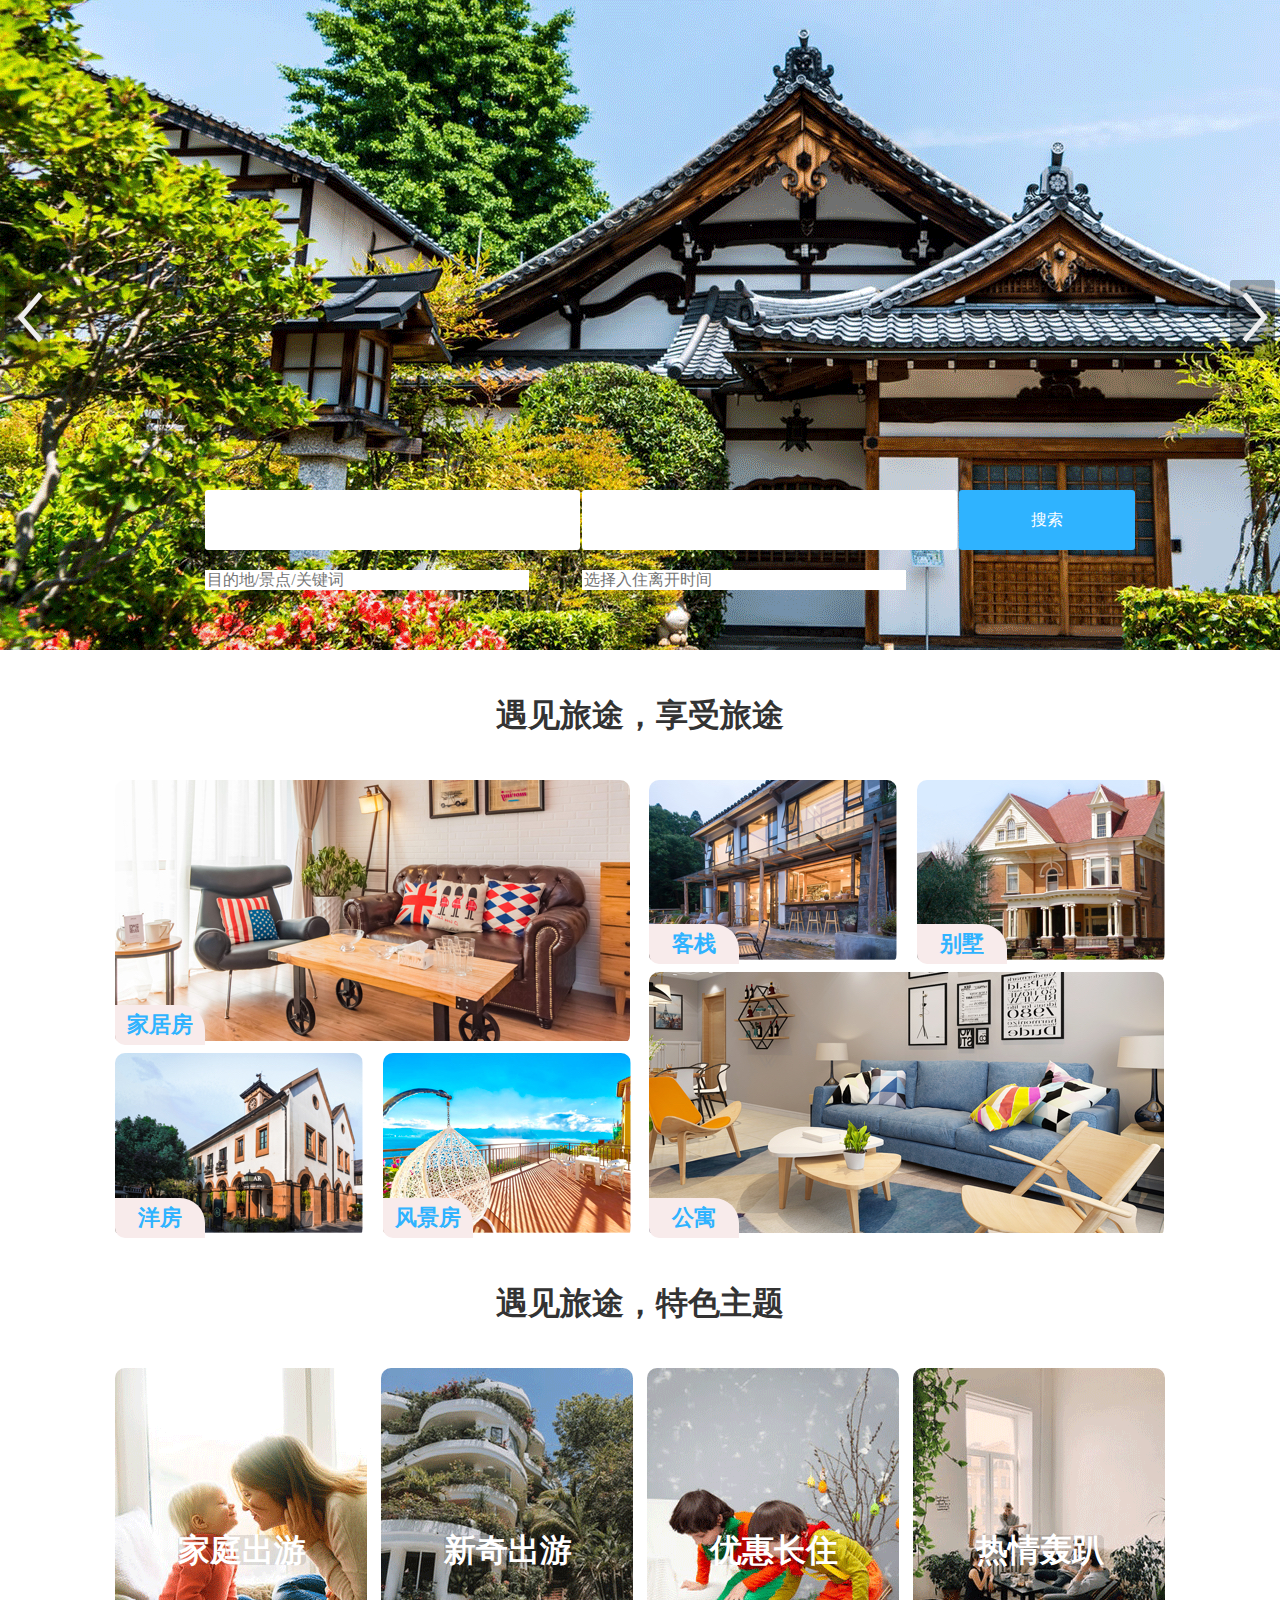
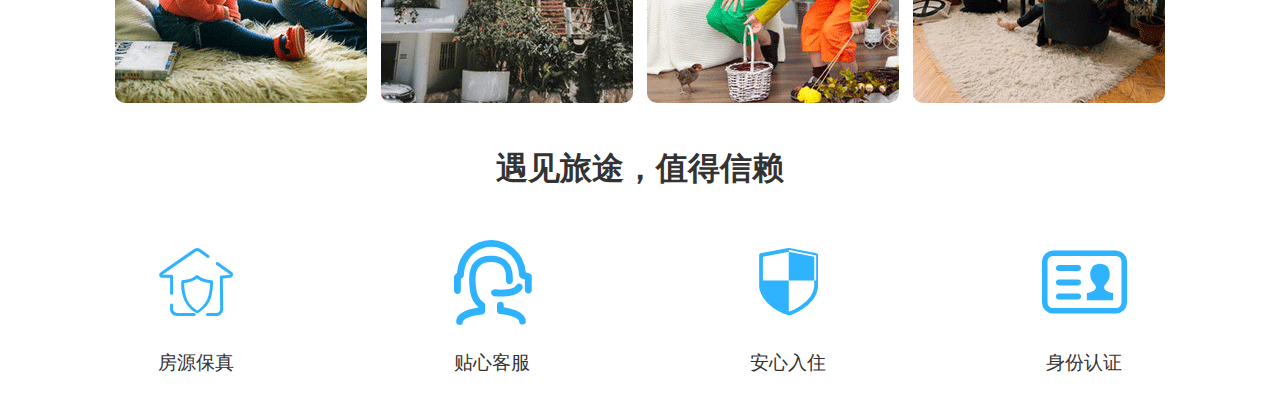
==== html/index.html @ 20a50ea3 "index页面和css" ====
<!DOCTYPE html>
<html lang="en">
<head>
    <meta charset="UTF-8">
    <meta name="viewport" content="width=device-width, initial-scale=1.0">
    <meta http-equiv="X-UA-Compatible" content="ie=edge">
    <title>Document</title>
    <link rel="stylesheet" href="css/normalize_zh.css">
    <link rel="stylesheet" href="css/iconfont.css">
    <link rel="stylesheet" href="css/index.css">
</head>
<body>
    <!-- 上端图片、搜索部分 -->
    <div class="banner_box">
        <!-- 轮播图 -->
        <div class="banner">
            <ul class="banner_ul clear_both">
                <li class="banner_item"><a href=""><img src="imgs/index/room5.png" alt=""></a></li>
                <li class="banner_item"><a href=""><img src="imgs/index/room6.png" alt=""></a></li>
                <li class="banner_item"><a href=""><img src="imgs/index/room7.png" alt=""></a></li>
                <li class="banner_item"><a href=""><img src="imgs/index/room8.png" alt=""></a></li>
            </ul>
        </div>
        <!-- 前后箭头 -->
        <span class="arrow_prev">
            <a href="" class="iconfont icon-icon-arrow-left"></a>
        </span>
        <span class="arrow_next">
            <a href="" class="iconfont icon-icon-arrow-right"></a>
        </span>
        <!-- 轮播图结束 -->
        <!-- 搜索框 -->
        <div class="search_box">
            <ul class="booking_box clear_both">
                <li class="booking_item"><a class="place_icon_box" href=""><span class="place_icon"></span></a><input class="place_txt" type="text" placeholder="目的地/景点/关键词"></li>
                <li class="booking_item"><span class="time_icon"></span><input type="text" placeholder="选择入住离开时间"></li>
                <li class="booking_item"><a class="btn_search" href="">搜索</a></li>
            </ul>
        </div>
    </div>
    <!-- 主体部分 -->
    <section>
        <!-- 房型部分 -->
        <div class="title">
            <h1>遇见旅途，享受旅途</h1>
        </div>
        <div class="house_type_box clear_both">
            <div class="h_left_part clear_both fl">
                <div class="fl photo_box houses">
                    <a href=""><img src="imgs/index/houses.jpg" alt=""></a>
                    <span class="photo_name" >家居房</span>
                </div>
                <div class="fl photo_box house">
                    <a href=""><img src="imgs/index/house.jpg" alt=""></a>
                    <span class="photo_name" >洋房</span>
                </div>
                <div class="fl photo_box view">
                    <a href=""><img src="imgs/index/view.jpg" alt=""></a>
                    <span class="photo_name" >风景房</span>
                </div>
            </div>
            <div class="h_right_part clear_both fr">
                <div class="fl photo_box inn">
                    <a href=""><img src="imgs/index/inn.jpg" alt=""></a>
                    <span class="photo_name" >客栈</span>
                </div>
                <div class="fl photo_box villa">
                    <a href=""><img src="imgs/index/villa.jpg" alt=""></a>
                    <span class="photo_name" >别墅</span>
                </div>
                <div class="fl photo_box apart">
                    <a href=""><img src="imgs/index/apartment.jpg" alt=""></a>
                    <span class="photo_name" >公寓</span>
                </div>
            </div>
        </div>
        <!-- 房型结束 -->
        <!-- 特殊主题推荐 -->
        <div class="title">
            <h1>遇见旅途，特色主题</h1>
        </div>
        <div class="special_title clear_both">
            <div class="s_img_box fl">
                <a href=""><img src="imgs/index/family.png" alt=""></a>
                <h1>家庭出游</h1>
            </div>
            <div class="s_img_box fl">
                <a href=""><img src="imgs/index/feature.png" alt=""></a>
                <h1>新奇出游</h1>
            </div>
            <div class="s_img_box fl">
                <a href=""><img src="imgs/index/long.png" alt=""></a>
                <h1>优惠长住</h1>
            </div>
            <div class="s_img_box fl">
                <a href=""><img src="imgs/index/party.png" alt=""></a>
                <h1>热情轰趴</h1>
            </div>
        </div>
        <!-- 特殊主题推荐结束 -->
        <!-- 服务承诺 -->
        <div class="title">
            <h1>遇见旅途，值得信赖</h1>
        </div>
        <ul class="security">
            <li class="security_item">
                <span class="iconfont icon-zhufangbaozhang"></span>
                <h3>房源保真</h3>
            </li>
            <li class="security_item">
                <span class="iconfont icon-icon-service"></span>
                <h3>贴心客服</h3>
            </li>
            <li class="security_item">
                <span class="iconfont icon-jieguobaozhang"></span>
                <h3>安心入住</h3>
            </li>
            <li class="security_item">
                <span class="iconfont icon-icon-idcard"></span>
                <h3>身份认证</h3>
            </li>
        </ul>
    </section>    
</body>
</html>
---- html/css/iconfont.css ----
@font-face {font-family: "iconfont";
  src: url('iconfont.eot?t=1562461443340'); /* IE9 */
  src: url('iconfont.eot?t=1562461443340#iefix') format('embedded-opentype'), /* IE6-IE8 */
  url('[data-uri]') format('woff2'),
  url('iconfont.woff?t=1562461443340') format('woff'),
  url('iconfont.ttf?t=1562461443340') format('truetype'), /* chrome, firefox, opera, Safari, Android, iOS 4.2+ */
  url('iconfont.svg?t=1562461443340#iconfont') format('svg'); /* iOS 4.1- */
}

.iconfont {
  font-family: "iconfont" !important;
  font-size: 16px;
  font-style: normal;
  -webkit-font-smoothing: antialiased;
  -moz-osx-font-smoothing: grayscale;
}

.icon-weibo:before {
  content: "\e60c";
}

.icon-riqi:before {
  content: "\e65e";
}

.icon-weixin:before {
  content: "\e73b";
}

.icon-icon-arrow-left:before {
  content: "\e660";
}

.icon-icon-arrow-right:before {
  content: "\e661";
}

.icon-icon-arrow-down:before {
  content: "\e662";
}

.icon-icon-arrow-up:before {
  content: "\e663";
}

.icon-icon-aliyun-mobile:before {
  content: "\e664";
}

.icon-icon-bang:before {
  content: "\e665";
}

.icon-icon-idcard:before {
  content: "\e666";
}

.icon-icon-close:before {
  content: "\e667";
}

.icon-icon-fee:before {
  content: "\e668";
}

.icon-icon-info:before {
  content: "\e669";
}

.icon-icon-earth:before {
  content: "\e66a";
}

.icon-icon-right:before {
  content: "\e66b";
}

.icon-icon-money:before {
  content: "\e66c";
}

.icon-icon-mail:before {
  content: "\e66d";
}

.icon-icon-mqs:before {
  content: "\e66e";
}

.icon-icon-litst:before {
  content: "\e66f";
}

.icon-icon-pen:before {
  content: "\e670";
}

.icon-icon-Search:before {
  content: "\e671";
}

.icon-icon-tel:before {
  content: "\e672";
}

.icon-icon-wrong:before {
  content: "\e673";
}

.icon-icon-up:before {
  content: "\e674";
}

.icon-icon-unpaid:before {
  content: "\e675";
}

.icon-icon-service:before {
  content: "\e676";
}

.icon-icon-shopping-cart:before {
  content: "\e677";
}

.icon-jieguobaozhang:before {
  content: "\e601";
}

.icon-shoucang:before {
  content: "\e679";
}

.icon-fenxiang:before {
  content: "\e63d";
}

.icon-ditu:before {
  content: "\e65f";
}

.icon-zhufangbaozhang:before {
  content: "\e616";
}

.icon-sousuo:before {
  content: "\e6df";
}

.icon-xiyiji:before {
  content: "\e61e";
}

.icon-bingxiang:before {
  content: "\e61f";
}

.icon-dianshi:before {
  content: "\e620";
}

.icon-tiaoliao:before {
  content: "\e621";
}

.icon-kongtiao:before {
  content: "\e622";
}

.icon-diancilu:before {
  content: "\e623";
}

.icon-WiFi:before {
  content: "\e624";
}

.icon-kongqijinghuaqi:before {
  content: "\e625";
}

.icon-nuanqi:before {
  content: "\e626";
}

.icon-kaoxiang:before {
  content: "\e627";
}

.icon-xidiyongju:before {
  content: "\e628";
}

.icon-diannao:before {
  content: "\e629";
}

.icon-xishuyongpin:before {
  content: "\e62a";
}

.icon-shaokaoqiju:before {
  content: "\e62b";
}

.icon-hongganji:before {
  content: "\e62c";
}

.icon-youxianwangluo:before {
  content: "\e62d";
}

.icon-jiashiqi:before {
  content: "\e62e";
}

.icon-canju:before {
  content: "\e62f";
}

.icon-tuoxie:before {
  content: "\e630";
}

.icon-zhuomianzuqiu:before {
  content: "\e631";
}

.icon-dianfanbao:before {
  content: "\e632";
}

.icon-chuifengji:before {
  content: "\e633";
}

.icon-duliweiyu:before {
  content: "\e634";
}

.icon-jianshen:before {
  content: "\e635";
}

.icon-bilu:before {
  content: "\e636";
}

.icon-duijiangmenjin:before {
  content: "\e637";
}

.icon-majiangzhuo:before {
  content: "\e638";
}

.icon-miehuoqi:before {
  content: "\e639";
}

.icon-wuzhangaisheshi:before {
  content: "\e63a";
}

.icon-dianyundou:before {
  content: "\e63b";
}

.icon-tingchewei:before {
  content: "\e63c";
}

.icon-piaowudaili:before {
  content: "\e63e";
}

.icon-beidangenghuan:before {
  content: "\e63f";
}

.icon-yugang:before {
  content: "\e640";
}

.icon-jijiubao:before {
  content: "\e641";
}

.icon-qingsaogongju:before {
  content: "\e642";
}

.icon-anquanka:before {
  content: "\e643";
}

.icon-quantianreshui:before {
  content: "\e644";
}

.icon-jichangjiesong:before {
  content: "\e645";
}

.icon-youxiji:before {
  content: "\e646";
}

.icon-yingyinshebei:before {
  content: "\e647";
}

.icon-dianti:before {
  content: "\e648";
}

.icon-huochezhanjiesong:before {
  content: "\e649";
}

.icon-yanwubaojingqi:before {
  content: "\e64a";
}

.icon-weibolu:before {
  content: "\e64b";
}

.icon-keyongchufang:before {
  content: "\e64c";
}

.icon-kalaOK:before {
  content: "\e64d";
}

.icon-taiqiu:before {
  content: "\e64e";
}

.icon-youyongchi:before {
  content: "\e64f";
}

.icon-kexiedaichongwu:before {
  content: "\e650";
}

.icon-jiachuangfuwu:before {
  content: "\e651";
}
---- html/css/index.css ----
div,ul,h1,h3{
    margin: 0;
    padding: 0;
}
body, button, input, select, textarea {
    font: 12px, Arial, Helvetica, sans-serif;
    color: #333
}    
ul{
    list-style: none;
}
a{
    text-decoration: none;
}
.fl{
    float: left;
}
.fr{
    float: right;
}
.clear_both::after{
    content: "";
    display: block;
    clear: both;
}
/* 轮播图 */
.banner_box{
    position: relative;
    width: 100%;
}
.banner{
    width: 100%;
    overflow: hidden;
    position: relative;
    height: 650px;
}
.banner_ul .banner_item{
    float: left;
}
/* 箭头部分 */
.banner_box .arrow_prev,.banner_box .arrow_next{
    position: absolute;
    top: 43%;
    text-align: center;
}
.banner_box .arrow_prev{
    left: 5px;
}
.banner_box .arrow_next{
    right: 5px;
}
.arrow_next a,.arrow_prev a{
    display: inline-block;
    width: 45px;
    height: 80px;
    line-height: 75px;
    background: rgba(0,0,0,.3);
    font-size: 50px;
    color:#eee;
    border-radius: 3px;
}
/* 搜索框 */
.search_box{
    position: absolute;
    bottom: 100px;
    left: 16%;
    width: 930px;

}
.booking_box .booking_item{
    float: left;
    width:375px;
    height: 60px;
    background: #fff;
    line-height: 60px;
    border-radius: 3px;
}
.booking_item+.booking_item{
    margin-left:2px; 
}
.booking_item input{
    outline: none;
    border:0;
    width: 320px;
}
/* 地图小图标、预订时间 */
.place_icon_box,.time_icon{
    width: 55px;
    height: 60px;
    float: left;
}
/* 搜索 */
.booking_item:last-child{
    width: 176px;
    text-align: center;
    background: #2fb3ff;
}
.btn_search{
    display: inline-block;
    width: 100%;
    height: 100%;
    color: #fff;
}
.btn_search:hover{
    background: #2cc5ff;
}
/* 主体部分 */
section{
    width: 1050px;
    margin: 0 auto;
}
/* 标题部分 */
.title{
    height: 60px;
    line-height: 60px;
    margin: 35px 0;

}
.title>h1{
    width: 100%;
    text-align: center;
}
/* 房型部分 */
.h_left_part,.h_right_part{
    width: 516px;
}
.h_left_part>div,.h_right_part>div{
    overflow: hidden;
    border-radius: 10px;
}
.h_left_part>div img,.h_right_part>div img{
    
    transition: 1s;
}
.h_left_part>div img:hover,.h_right_part>div img:hover{
    transform: scale(1.05);
}
.photo_box{
    position: relative;
}
.photo_box.houses,.photo_box.inn,.photo_box.villa{
    margin-bottom: 8px;
}
.photo_box.view,.photo_box.villa{
    margin-left: 20px;
}
.house_type_box .photo_name{
    position: absolute;
    bottom: 0px;
    left: 0;
    height: 40px;
    line-height: 40px;
    width: 90px;
    text-align: center;
    background: #f8ebeb;
    color: #2fb3ff;
    font-size: 22px;
    font-weight: 600;
    border-radius: 0 25px 0px 0px;
}
/* 特殊主题推荐 */
.s_img_box{
    height: 335px;
    width: 252px;
    overflow: hidden;
    border-radius: 10px;
    position: relative;
}
.s_img_box+.s_img_box{
    margin-left: 14px;
}
.s_img_box img{
    transition: 1s;
}
.s_img_box img:hover{
    transform: scale(1.1);
}
.s_img_box>h1{
    position: absolute;
    top: 50%;
    left: 25%;
    color: #fff;
    background: rgba(0,0,0,.1);
    border-radius: 5px;
    height: 30px;
    line-height: 30px;
}
/* 服务承诺 */
.security{
    display: flex;
    justify-content: space-between;
}
.security_item{
    width: 160px;
    height: 160px;
    text-align: center;
    border:1px solid #fff;
}
.security_item span{
    font-size: 85px;
    color: #2fb3ff;
}
.security_item h3{
    padding: 20px 0;
    font-weight: 500;
}
.security_item:hover{
    border:1px solid #ccc;
    border-radius: 10px;
    box-shadow: 2px 2px 5px #bbb;
    color: #2fb3ff;
}
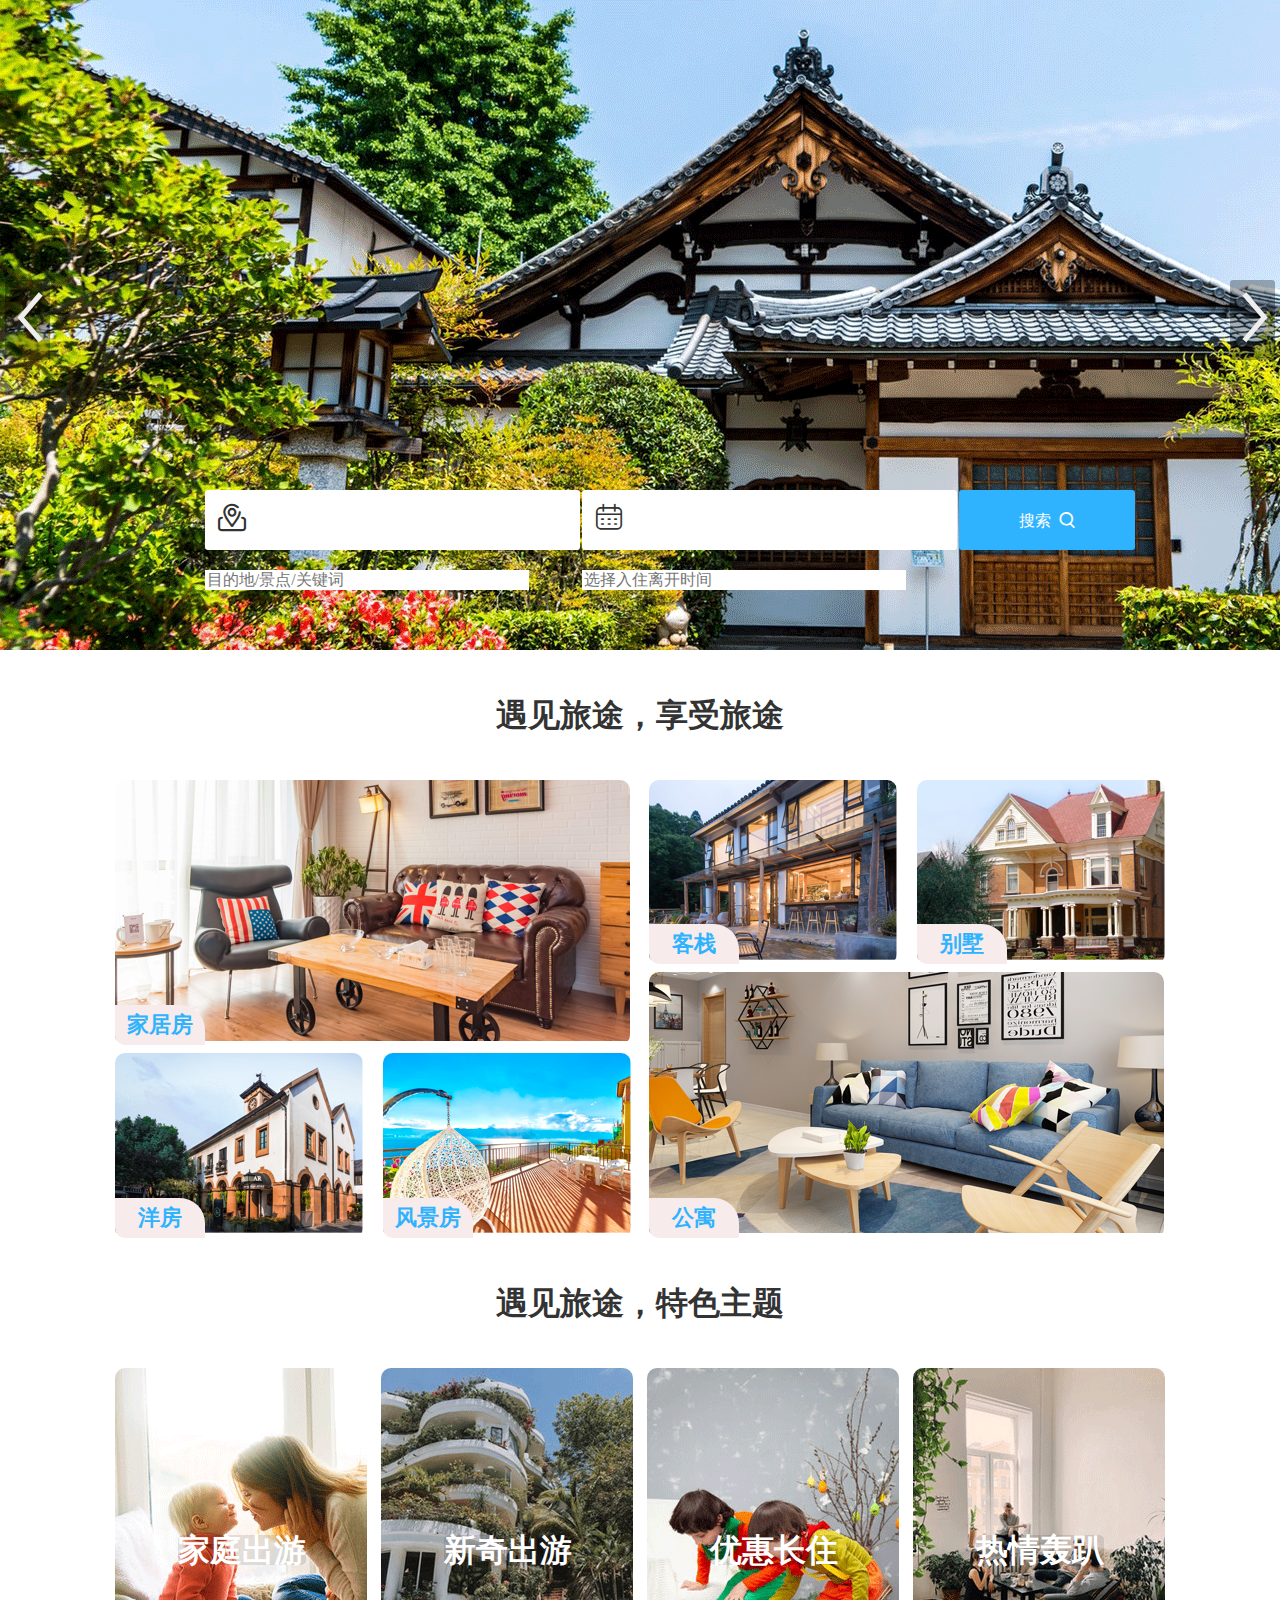
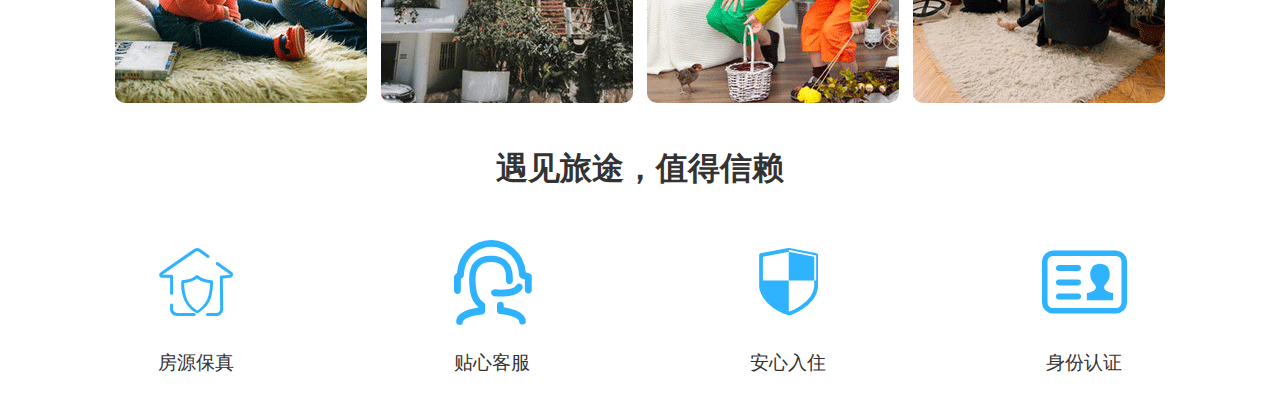
==== commit cb48cb08: "二级页面搜索栏" ====
--- a/html/index.html
+++ b/html/index.html
@@ -32,9 +32,10 @@
         <!-- 搜索框 -->
         <div class="search_box">
             <ul class="booking_box clear_both">
-                <li class="booking_item"><a class="place_icon_box" href=""><span class="place_icon"></span></a><input class="place_txt" type="text" placeholder="目的地/景点/关键词"></li>
-                <li class="booking_item"><span class="time_icon"></span><input type="text" placeholder="选择入住离开时间"></li>
-                <li class="booking_item"><a class="btn_search" href="">搜索</a></li>
+                <li class="booking_item"><a class="place_icon_box" href=""><span class="place_icon iconfont icon-ditu"></span></a><input class="place_txt" type="text" placeholder="目的地/景点/关键词"></li>
+                <li class="booking_item"><span class="time_icon iconfont icon-riqi"></span><input type="text" placeholder="选择入住离开时间"></li>
+                <li class="booking_item"><a class="btn_search" href="">搜索&nbsp;&nbsp;<span class="iconfont icon-icon-Search
+                    "></span></a></li>
             </ul>
         </div>
     </div>
@@ -104,20 +105,29 @@
         </div>
         <ul class="security">
             <li class="security_item">
-                <span class="iconfont icon-zhufangbaozhang"></span>
-                <h3>房源保真</h3>
+                <a href="">
+                    <span class="iconfont icon-zhufangbaozhang"></span>
+                    <h3>房源保真</h3>
+                </a>
             </li>
             <li class="security_item">
-                <span class="iconfont icon-icon-service"></span>
-                <h3>贴心客服</h3>
+                <a href="">
+                    <span class="iconfont icon-icon-service"></span>
+                    <h3>贴心客服</h3>
+                </a>
+
             </li>
             <li class="security_item">
-                <span class="iconfont icon-jieguobaozhang"></span>
-                <h3>安心入住</h3>
+                <a href="">
+                    <span class="iconfont icon-jieguobaozhang"></span>
+                    <h3>安心入住</h3>
+                </a>
             </li>
             <li class="security_item">
-                <span class="iconfont icon-icon-idcard"></span>
-                <h3>身份认证</h3>
+                <a href="">
+                    <span class="iconfont icon-icon-idcard"></span>
+                    <h3>身份认证</h3>
+                </a>
             </li>
         </ul>
     </section>    
--- a/html/css/index.css
+++ b/html/css/index.css
@@ -88,6 +88,13 @@
     width: 55px;
     height: 60px;
     float: left;
+    text-align: center;
+    line-height: 55px;
+    font-size:30px; 
+}
+.icon-ditu{
+    font-size: 28px;
+    color: #333;
 }
 /* 搜索 */
 .booking_item:last-child{
@@ -208,5 +215,10 @@
     border:1px solid #ccc;
     border-radius: 10px;
     box-shadow: 2px 2px 5px #bbb;
+}
+.security_item a{
+    color:#333;
+}
+.security_item a:hover{
     color: #2fb3ff;
 }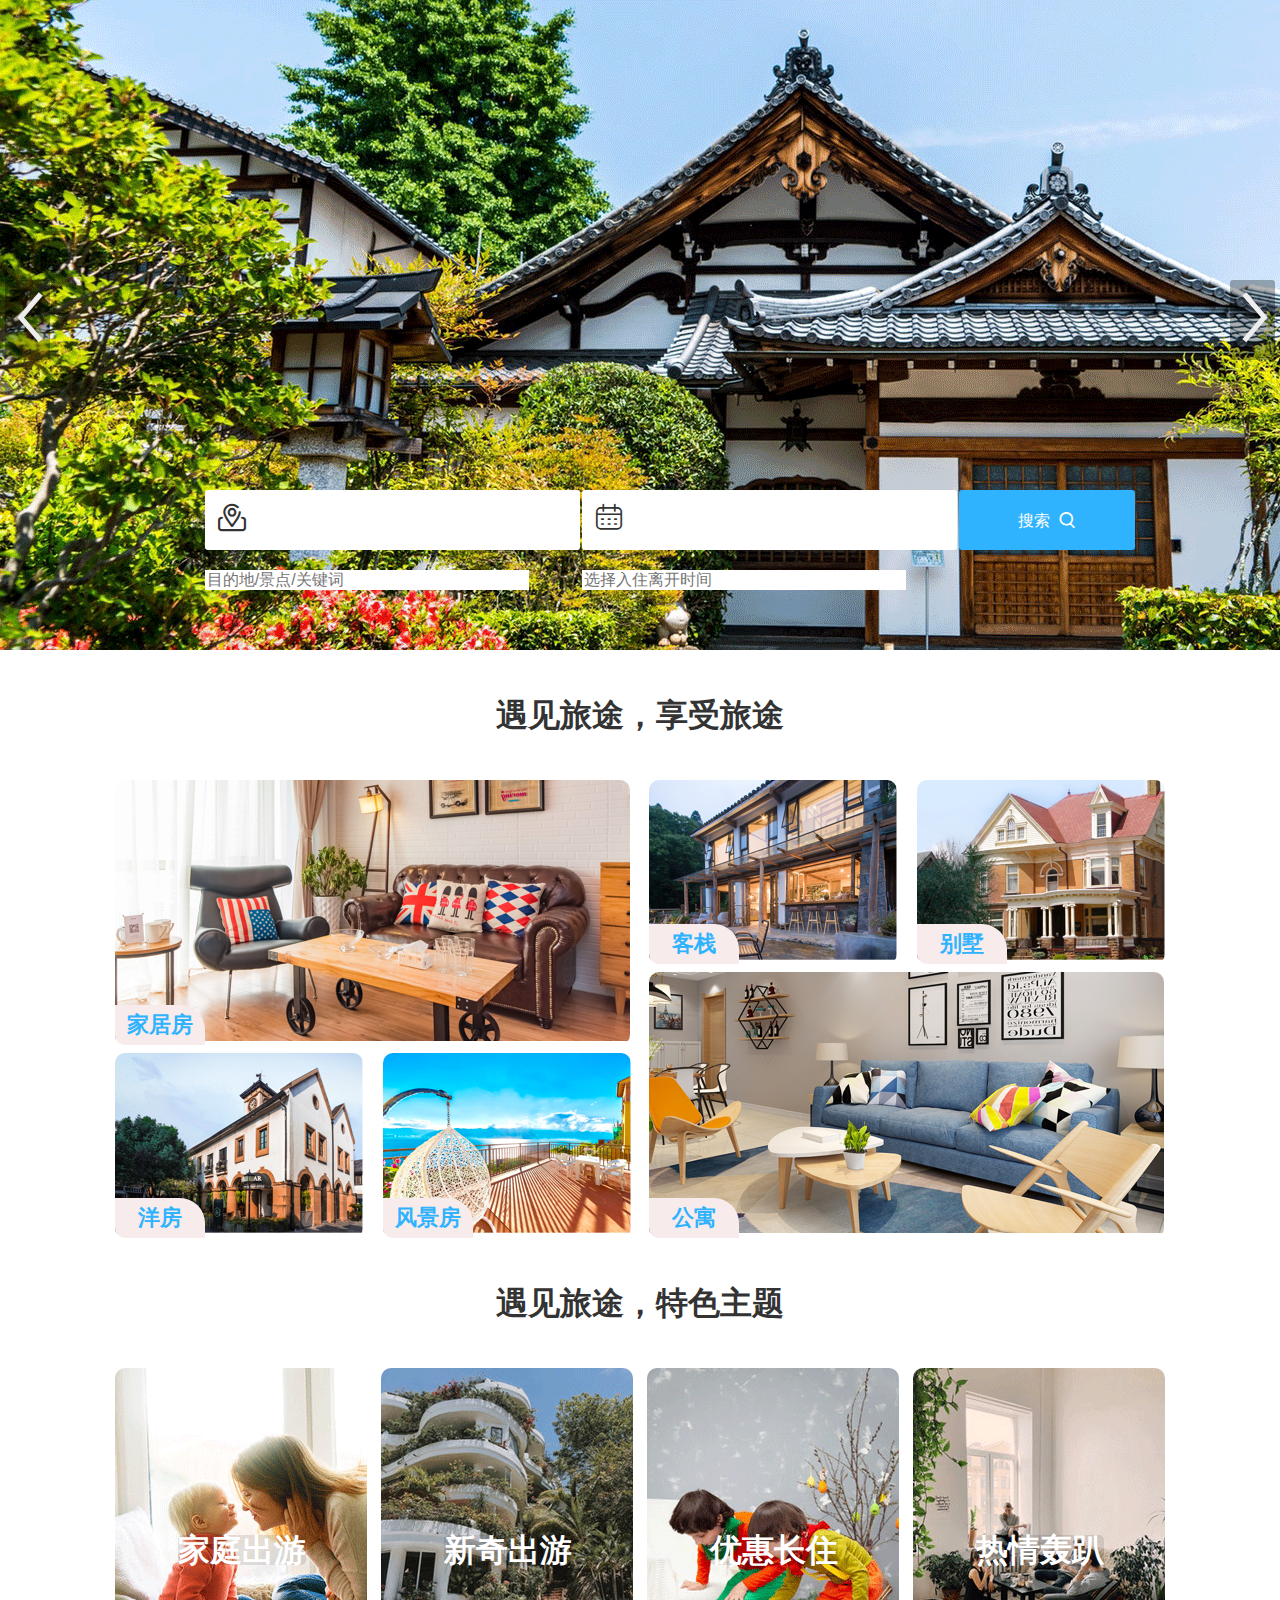
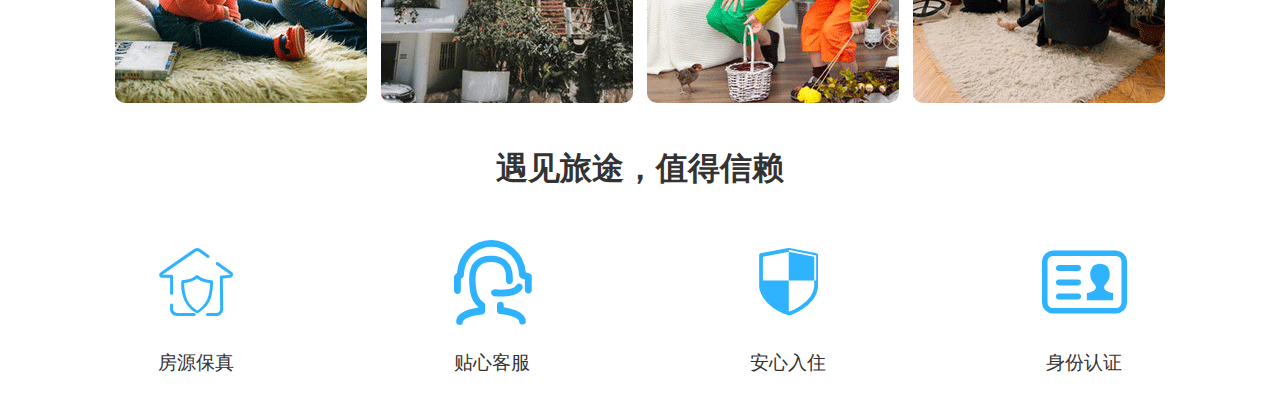
==== commit 179f6c56: "完成首页轮播图部分" ====
--- a/html/index.html
+++ b/html/index.html
@@ -8,25 +8,29 @@
     <link rel="stylesheet" href="css/normalize_zh.css">
     <link rel="stylesheet" href="css/iconfont.css">
     <link rel="stylesheet" href="css/index.css">
+    <script src="js/jquery-1.11.3.js"></script>
+    <script src="js/index.js"></script>
 </head>
 <body>
     <!-- 上端图片、搜索部分 -->
     <div class="banner_box">
         <!-- 轮播图 -->
-        <div class="banner">
-            <ul class="banner_ul clear_both">
+        <div class="banner" id="i_banner">
+            <ul class="banner_ul clear_both" id="i_banner_ul">
                 <li class="banner_item"><a href=""><img src="imgs/index/room5.png" alt=""></a></li>
                 <li class="banner_item"><a href=""><img src="imgs/index/room6.png" alt=""></a></li>
                 <li class="banner_item"><a href=""><img src="imgs/index/room7.png" alt=""></a></li>
                 <li class="banner_item"><a href=""><img src="imgs/index/room8.png" alt=""></a></li>
+                <!-- 多出一张为了轮播 -->
+                <li class="banner_item"><a href=""><img src="imgs/index/room5.png" alt=""></a></li>
             </ul>
         </div>
         <!-- 前后箭头 -->
-        <span class="arrow_prev">
-            <a href="" class="iconfont icon-icon-arrow-left"></a>
+        <span class="arrow_prev" id="i_arw_prev">
+            <a href="javascript:;" class="iconfont icon-icon-arrow-left"></a>
         </span>
-        <span class="arrow_next">
-            <a href="" class="iconfont icon-icon-arrow-right"></a>
+        <span class="arrow_next" id="i_arw_next">
+            <a href="javascript:;" class="iconfont icon-icon-arrow-right"></a>
         </span>
         <!-- 轮播图结束 -->
         <!-- 搜索框 -->
--- a/html/css/index.css
+++ b/html/css/index.css
@@ -3,7 +3,7 @@
     padding: 0;
 }
 body, button, input, select, textarea {
-    font: 12px, Arial, Helvetica, sans-serif;
+    font-family:  Arial, Helvetica, sans-serif;
     color: #333
 }    
 ul{
@@ -34,8 +34,15 @@
     position: relative;
     height: 650px;
 }
-.banner_ul .banner_item{
-    float: left;
+.banner_ul>li.banner_item{
+    float: left;
+    width: 1600px;
+}
+.banner_item img{
+    width: 1600px;
+}
+.banner_ul.transition{
+    transition: all .5s linear;
 }
 /* 箭头部分 */
 .banner_box .arrow_prev,.banner_box .arrow_next{
